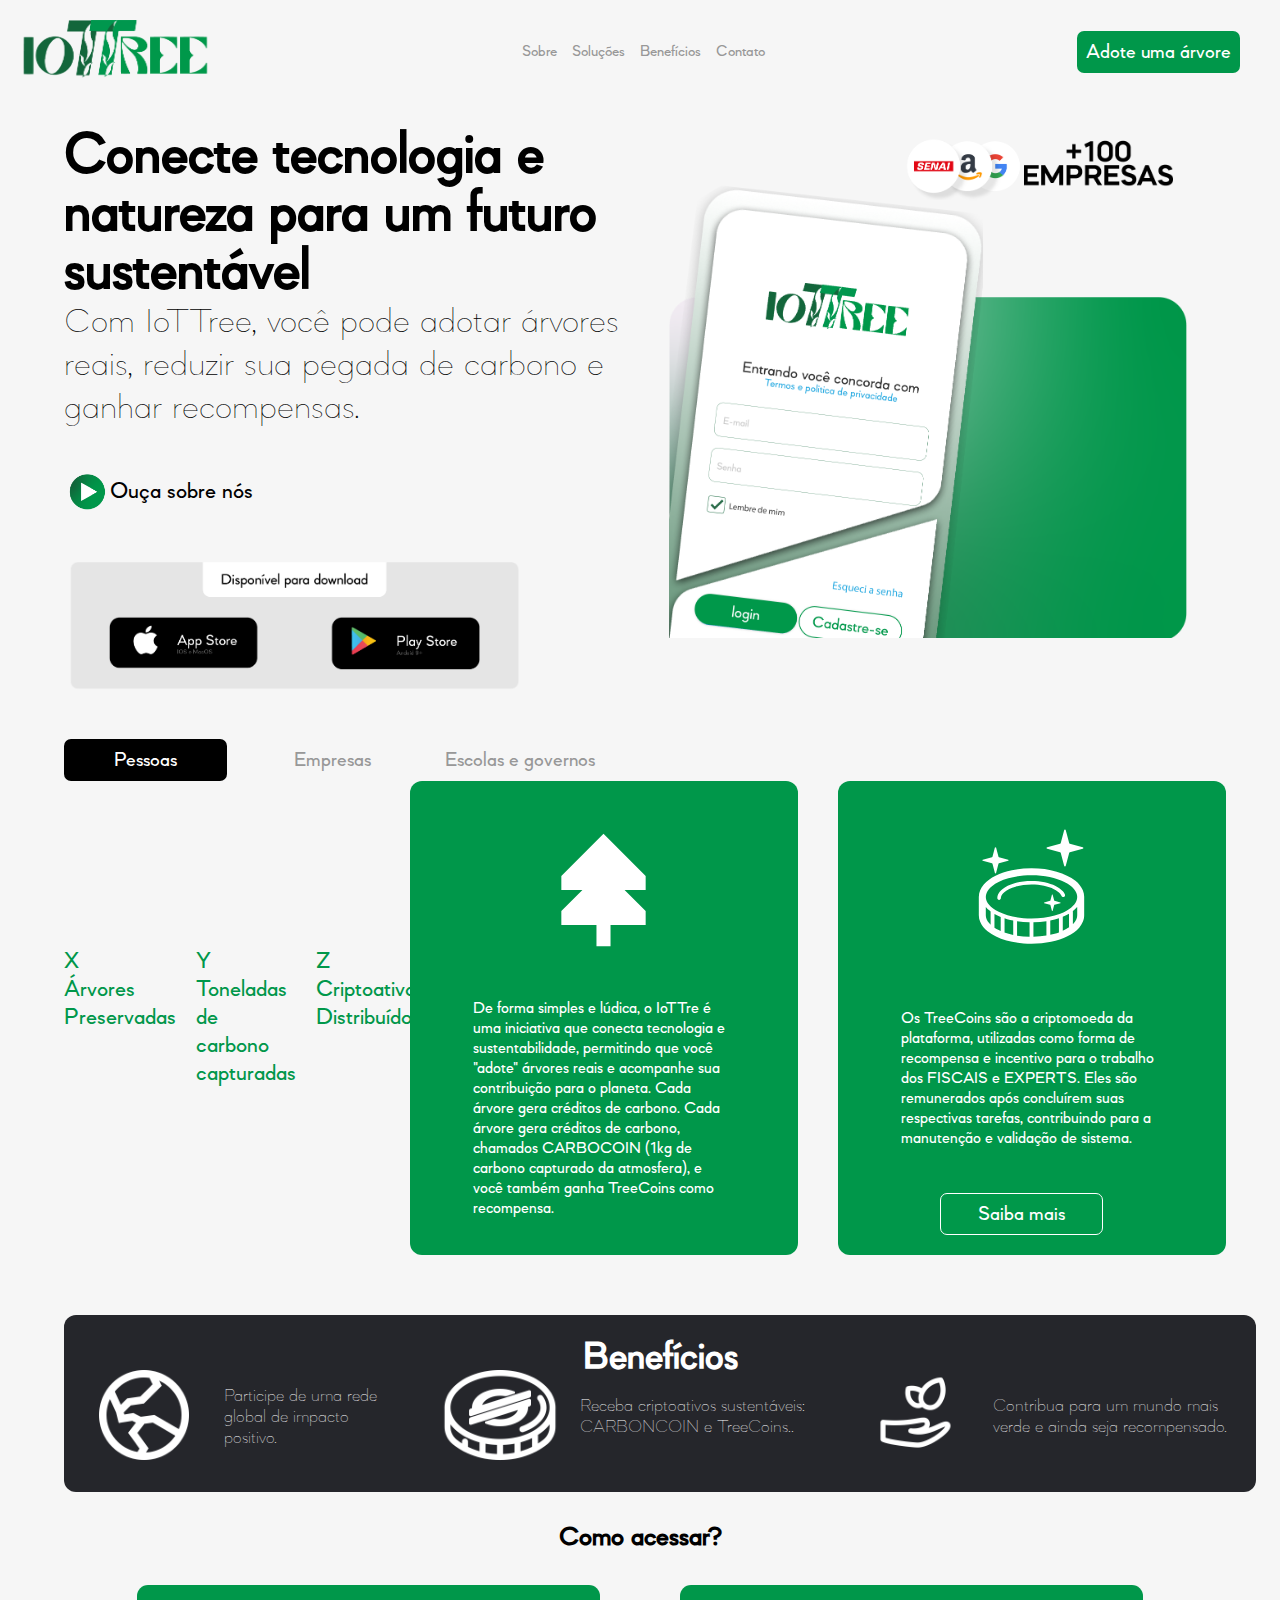
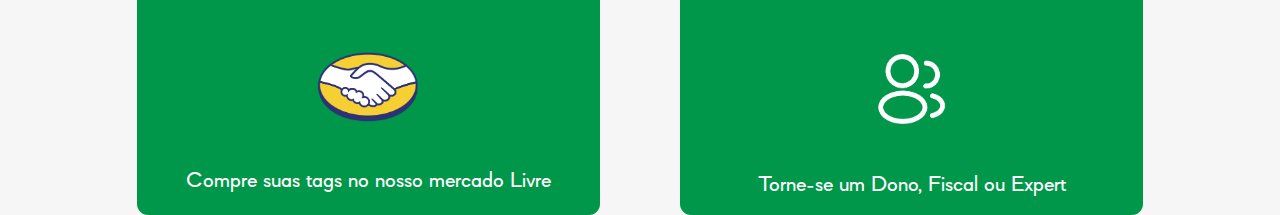
==== index.html @ dc9f0333 "Add files via upload" ====
<!DOCTYPE html>
<html lang="pt-br">

<head>
  <meta charset="UTF-8">
  <meta name="viewport" content="width=device-width, initial-scale=1.0">
  <link rel="stylesheet" href="style.css">
  <link rel="shortcut icon" href="img/favicon.ico" type="image/x-icon">
  <title>Home</title>
</head>

<body>
  <header>
    <nav>
      <ul class="nav-menu">
        <li><img src="img/05 Artboard 2 Copy 6.png" alt="Logo" class="logo"></li>
        <li class="nav-links">
          <a href="#">Sobre</a>
          <div class="dropdown">
            <a href="#">Soluções</a>
            <div class="dropdown-content">
              <a href="#">Para mim</a>
              <a href="#">Para empresas</a>
            </div>
          </div>
          <a href="#">Benefícios</a>
          <a href="#">Contato</a>
        </li>
        <li><button>Adote uma árvore</button></li>
      </ul>
    </nav>
  </header>

  <main>
    <div class="containerHero">
      <div class="direitaCont">
        <div class="textos">
          <div class="titulo">
            <h1>Conecte tecnologia e natureza para um futuro sustentável</h1>
          </div>
          <div class="paragrafo">
            <p>Com IoTTree, você pode adotar árvores reais, reduzir sua pegada de carbono e ganhar recompensas.</p>
          </div>
          <div class="imgPlayer"><img src="img/player.png" alt="">
            <p>Ouça sobre nós</p>
          </div>
          <div class="imgApps"><img src="img/apps.png" alt=""></div>
        </div>
      </div>
      <div class="esquerdaCont">
        <div class="imgHero"><img src="img/iottree-02.png" alt=""></div>
      </div>
    </div>

    <div class="containerSobre">
      <div class="botoes">
        <button class="ativo">Pessoas</button>
        <button>Empresas</button>
        <button>Escolas e governos</button>
      </div>
      <div class="contSaber">
        <div class="sobre-titulo">
          <h2 id="titulo-iottree"></h2>
          <div class="infoDizeres">
            <div class="paragrafo-info">
              <div class="dizeresInfo">
                <p>X <br> Árvores Preservadas</p>
              </div>
              <div class="dizeresInfo">
                <p>Y <br> Toneladas de carbono capturadas</p>
              </div>
              <div class="dizeresInfo">
                <p>Z <br> Criptoativos Distribuídos</p>
              </div>
            </div>
          </div>
        </div>

        <div class="cardsInfo">
          <div class="infoCard">
            <img src="img/tree.svg" alt="Imagem de árvore">
            <div class="paragrafo-card">
              <p>De forma simples e lúdica, o IoTTre é uma iniciativa que conecta tecnologia e sustentabilidade,
                permitindo que você "adote" árvores reais e acompanhe sua contribuição para o planeta. Cada árvore gera
                créditos de carbono. Cada árvore gera créditos de carbono, chamados CARBOCOIN (1kg de carbono capturado
                da atmosfera), e você também ganha TreeCoins como recompensa.</p>
            </div>
          </div>

          <div class="infoCard">
            <img src="img/tree coin.svg" alt="Imagem de TreeCoin">
            <div class="paragrafo-card">
              <p>Os TreeCoins são a criptomoeda da plataforma, utilizadas como forma de recompensa e incentivo para o
                trabalho dos FISCAIS e EXPERTS. Eles são remunerados após concluírem suas respectivas tarefas,
                contribuindo para a manutenção e validação de sistema.</p>
            </div>
            <button>Saiba mais</button>
          </div>
        </div>
      </div>
      <div class="container-beneficios">
        <div class="titulo-beneficios">
          <h4>Benefícios</h4>
        </div>
        <div class="flex-beneficios">
          <div class="beneficioSection">
            <div class="imgBeneficio"><img src="img/world-1-svgrepo-com.png" alt="img-coin"></div>
            <div class="textoBeneficio">
              <p>Participe de uma rede global de impacto positivo.</p>
            </div>
          </div>
          <div class="beneficioSection">
            <div class="imgBeneficio"><img src="img/coin-cryptocurrency-stellar-svgrepo-com.png" alt="img-coin"></div>
            <div class="textoBeneficio">
              <p>Receba criptoativos sustentáveis: CARBONCOIN e TreeCoins..</p>
            </div>
          </div>
          <div class="beneficioSection">
            <div class="imgBeneficio"><img src="img/nature-conservation-svgrepo-com.png" alt="img-coin"></div>
            <div class="textoBeneficio">
              <p>Contribua para um mundo mais verde e ainda seja recompensado.</p>
            </div>
          </div>
        </div>
      </div>
      <div class="cont-comoAcessar">
        <div class="texto-comoAcessar">
          <h3>Como acessar?</h3>
        </div>
        <div class="cardContainer">
          <div class="cards">
            <div class="card">
              <div class="imgCard"> <img src="img/ml-04.png" alt="Mercado-livre-Logo">
              </div>
              <div class="textoCard">
                <p>Compre suas tags no nosso mercado Livre</p>
              </div>
            </div>
            <div class="card">
              <div class="imgCard"><img src="img/users-04.png" alt="">
              </div>
              <div class="textoCard">
                <p>Torne-se um Dono, Fiscal ou Expert</p>
              </div>
            </div>
          </div>

        </div>



      </div>

    </div>






  </main>
</body>
<script>
  document.querySelector('.dropdown > a').addEventListener('mouseover', function () {
    this.nextElementSibling.style.display = 'flex';
  });
  document.querySelector('.dropdown').addEventListener('mouseleave', function () {
    this.querySelector('.dropdown-content').style.display = 'none';
  });
  document.querySelectorAll(".containerSobre button").forEach((button) => {
    button.addEventListener("click", function () {
      // Remove a classe 'ativo' de todos os botões
      document.querySelectorAll(".containerSobre button").forEach((btn) => {
        btn.classList.remove("ativo");
      });

      this.classList.add("ativo");
    });
  });
  document.addEventListener("DOMContentLoaded", function () {
    const titulo = document.getElementById("titulo-iottree");
    const texto = "O que é IoTTree?";
    let i = 0;
    let animado = false; // Para garantir que a animação ocorra apenas uma vez

    function escreverTexto() {
      if (i < texto.length) {
        titulo.innerHTML += texto.charAt(i);
        i++;
        setTimeout(escreverTexto, 60);
      } else {
        titulo.style.borderRight = "none";
      }
    }

    const observer = new IntersectionObserver(entries => {
      entries.forEach(entry => {
        if (entry.isIntersecting && !animado) {
          animado = true;
          titulo.innerHTML = "";
          escreverTexto();
        }
      });
    }, { threshold: 1.0 }); // Só ativa quando o elemento estiver 100% visível

    observer.observe(titulo);
  });
  // Função para criar um cookie
  function setCookie(name, value, days) {
    const expires = new Date();
    expires.setTime(expires.getTime() + (days * 24 * 60 * 60 * 1000)); // Define a expiração
    document.cookie = `${name}=${value};expires=${expires.toUTCString()};path=/`; // Define o cookie
  }

  // Função para ler um cookie
  // Função para obter o valor de um cookie pelo nome
function getCookie(name) {
    let cookieArr = document.cookie.split(';');
    for (let i = 0; i < cookieArr.length; i++) {
        let cookie = cookieArr[i].trim();
        if (cookie.indexOf(name) == 0) {
            return cookie.substring(name.length, cookie.length);
        }
    }
    return null;
}

// Verificar se o cookie existe
if (getCookie('myCookie') === null) {
    // Exibe o console.log se o cookie não existir
    window.alert("Esse site se comporta melhor em telas com mais de 1366px 1100px")
    console.log('Cookie não encontrado. Criando o cookie...');
    
    // Cria o cookie
    document.cookie = "myCookie=hasVisited; path=/; max-age=" + 60 * 60 * 24 * 30; // Cookie válido por 30 dias
} else {
    // Exibe uma mensagem caso o cookie já exista
    console.log('Cookie já existe. Não exibindo o log.');
}



</script>

</html>
---- style.css ----
/* Importando fontes */
@font-face {
    font-family: 'MazzardHLight';
    src: url('fonte/mazzard-h-light.otf') format('opentype');
    font-weight: normal;
    font-style: normal;
}

@font-face {
    font-family: 'MazzardLBold';
    src: url('fonte/mazzard-l-bold.otf') format('opentype');
    font-weight: bold;
    font-style: normal;
}

@font-face {
    font-family: 'MazzardLMedium';
    src: url('fonte/mazzard-l-medium.otf') format('opentype');
    font-weight: 100;
    font-style: normal;
}

@font-face {
    font-family: 'MazzardLThin';
    src: url('fonte/mazzard-l-thin.otf') format('opentype');
    font-weight: 100;
    font-style: normal;
}

@font-face {
    font-family: 'MazzardMBlack';
    src: url('fonte/mazzard-m-black.otf') format('opentype');
    font-weight: 900;
    font-style: normal;
}

* {
    margin: 0;
    padding: 0;
}

body {
    background-color: #F6F6F6;
    ;
}

:root {
    --verdeButton: #00974a;
    --cinza: #989898;
}


.nav-menu {
    list-style: none;
    display: flex;
    justify-content: space-between;
    align-items: center;
    margin: 20px;
}

.logo {
    width: 190px;
}

.nav-links {
    flex-grow: 1;
    display: flex;
    justify-content: center;
    gap: 15px;
    font-family: 'MazzardLMedium';
}

.paragrafo {
    font-family: 'mazzardLThin';
    display: flex;

}

.paragrafo p {
    font-size: 36px;
}

a {
    font-style: none;
    text-decoration: none;
    color: var(--cinza);
}

li>img {
    width: 190px;
}

.dropdown {
    position: relative;
}

.dropdown-content {
    position: absolute;
    top: 100%;
    left: 0;
    display: none;
    background-color: var(--verdeButton);
    padding: 10px;
    width: 100px;
    flex-direction: column;
    border-radius: 9px;
}

.dropdown-content a {
    color: white;
    transition: all 0.5s;

}

.dropdown-content a:hover {
    color: #005529;
}

a:hover {
    color: var(--verdeButton);
}

button {
    cursor: pointer;
    background-color: var(--verdeButton);
    padding: 4px;
    width: 163px;
    height: 42px;
    color: white;
    border-style: none;
    font-family: 'MazzardLMedium';
    font-size: 21px;
    border-radius: 7px;
    margin-right: 20px;
}

.containerHero {
    display: flex;
    margin: auto;
    width: 90%;
}

.direitaCont {
    width: 50%;
    display: flex;
    flex-direction: column;
    align-items: center;
    justify-content: flex-end;
}

.esquerdaCont {
    width: 50%;
}

.imgHero {
    display: flex;
    width: 100%;
    align-items: center;
    justify-content: center;
}

.imgHero img {
    width: 90%;
}

.titulo {
    font-family: 'mazzardLMedium';
}

.textos {
    margin-top: 23px;
}

.titulo h1 {
    font-size: 60px;
    line-height: 58px;
}

.paragrafo-info {
    font-family: 'mazzardLMedium';
    display: flex;
    width: 100%;
    align-items: flex-start;
    justify-content: space-between;
    gap: 20px;

}

.paragrafo-info p {
    font-size: 24px;
    color: var(--verdeButton);
}

.imgPlayer {
    width: 40%;
    display: flex;
    align-items: center;
    font-family: 'mazzardLMedium';
    margin: 40px 0px 40px 0px;
}

.imgPlayer p {
    font-size: x-large;
}

.imgPlayer img {
    width: 20%;

}

.imgApps {
    width: 100%;
}

.imgApps img {
    width: 80%;
}

.containerSobre {
    margin: auto;
    width: 90%;
}

.containerSobre button {
    background-color: rgba(255, 255, 255, 0);
    color: var(--cinza);
    transition: background-color 0.3s ease, color 0.3s ease;
}

.containerSobre button.ativo {
    background-color: black;
    color: white;
}

.containerSobre button:hover {
    background-color: var(--verdeButton);
    color: white;
}

.botoes {
    margin-top: 40px;
}

.sobre-titulo {
    width: 30%;
    font-family: 'mazzardLMedium';
    font-weight: 100 !important;
    font-size: 92px;
}

.contSaber {
    display: flex;
    flex-direction: row;
    align-items: center;
    align-content: stretch;
    justify-content: space-between;
}

.infoDizeres {
    display: flex;
}

.cardsInfo {
    display: flex;
    gap: 40px;
}

.infoCard {
    display: flex;
    flex-direction: column;
    width: 372px;
    height: 458px;
    background-color: var(--verdeButton);
    border-radius: 12px;
    justify-content: space-around;
    align-items: center;
    font-family: 'mazzardLMedium';
    padding: 8px;
    color: white;
}


.paragrafo-card {
    width: 70%;
    font-size: 17px;
    padding: 20px;
}

.infoCard img {
    width: 40%;
    margin-top: 20px;
}

.infoCard button {
    background-color: #00984A !important;
    color: white;
    border: 0.5px solid white;
}

.infoCard button:hover {
    background-color: #005529 !important;
    color: white;
    border: 0.5px solid #005529;
}

.container-beneficios {
    margin: auto;
    width: 100%;
    background-color: #25262b;
    border-radius: 12px;
    margin-top: 60px;
    padding: 20px;
}

.titulo-beneficios {
    display: flex;
    justify-content: center;
    align-items: center;
    font-family: 'mazzardLMedium';
    color: white;
    font-size: 40px;
}

.imgBeneficio img {
    width: 120px;
    /* Ajuste o tamanho conforme necessário */
}

.flex-beneficios {
    display: flex;
    margin: auto;
    width: 100%;
    height: 90px;
    gap: 17px;
    justify-content: space-evenly;
}

.beneficioSection {
    display: flex;
    align-items: center;
    gap: 20px;
    margin-bottom: 20px;
    justify-content: flex-end;
}

.textoBeneficio {
    width: 60%;
}

.textoBeneficio p {
    font-size: 18px;
    margin: 0;
    font-family: 'mazzardLThin';
    color: white;
}

.texto-comoAcessar {
    width: 30%;
    margin: auto;
    display: flex;
    justify-content: center;
    font-family: 'mazzardLMedium';
    font-size: x-large;
    margin-top: 30px;
}

.cards {
    display: flex;
    justify-content: center;
    gap: 80px;
    margin-top: 30px;
}
.card {
    background-color: var(--verdeButton);
    color: white;
    display: flex;
    flex-direction: column;
    padding: 20px;
    width: 423px;
    height: 190px;
    border-radius: 11px;
    font-family: 'mazzardLMedium';
    align-items: center; 
    transition: all 0.5s; 
}
.card p{
    font-size: 23px;
}

.imgCard {
    display: flex;
    justify-content: center;
    align-items: center;
    height: 100%; /* Certifique-se de que a altura da div .imgCard seja 100% da altura da div .card */
}

.imgCard img {
    width: 50%; /* Ajuste o tamanho conforme necessário */
    max-height: 100%; /* Ajuste o tamanho conforme necessário */
}
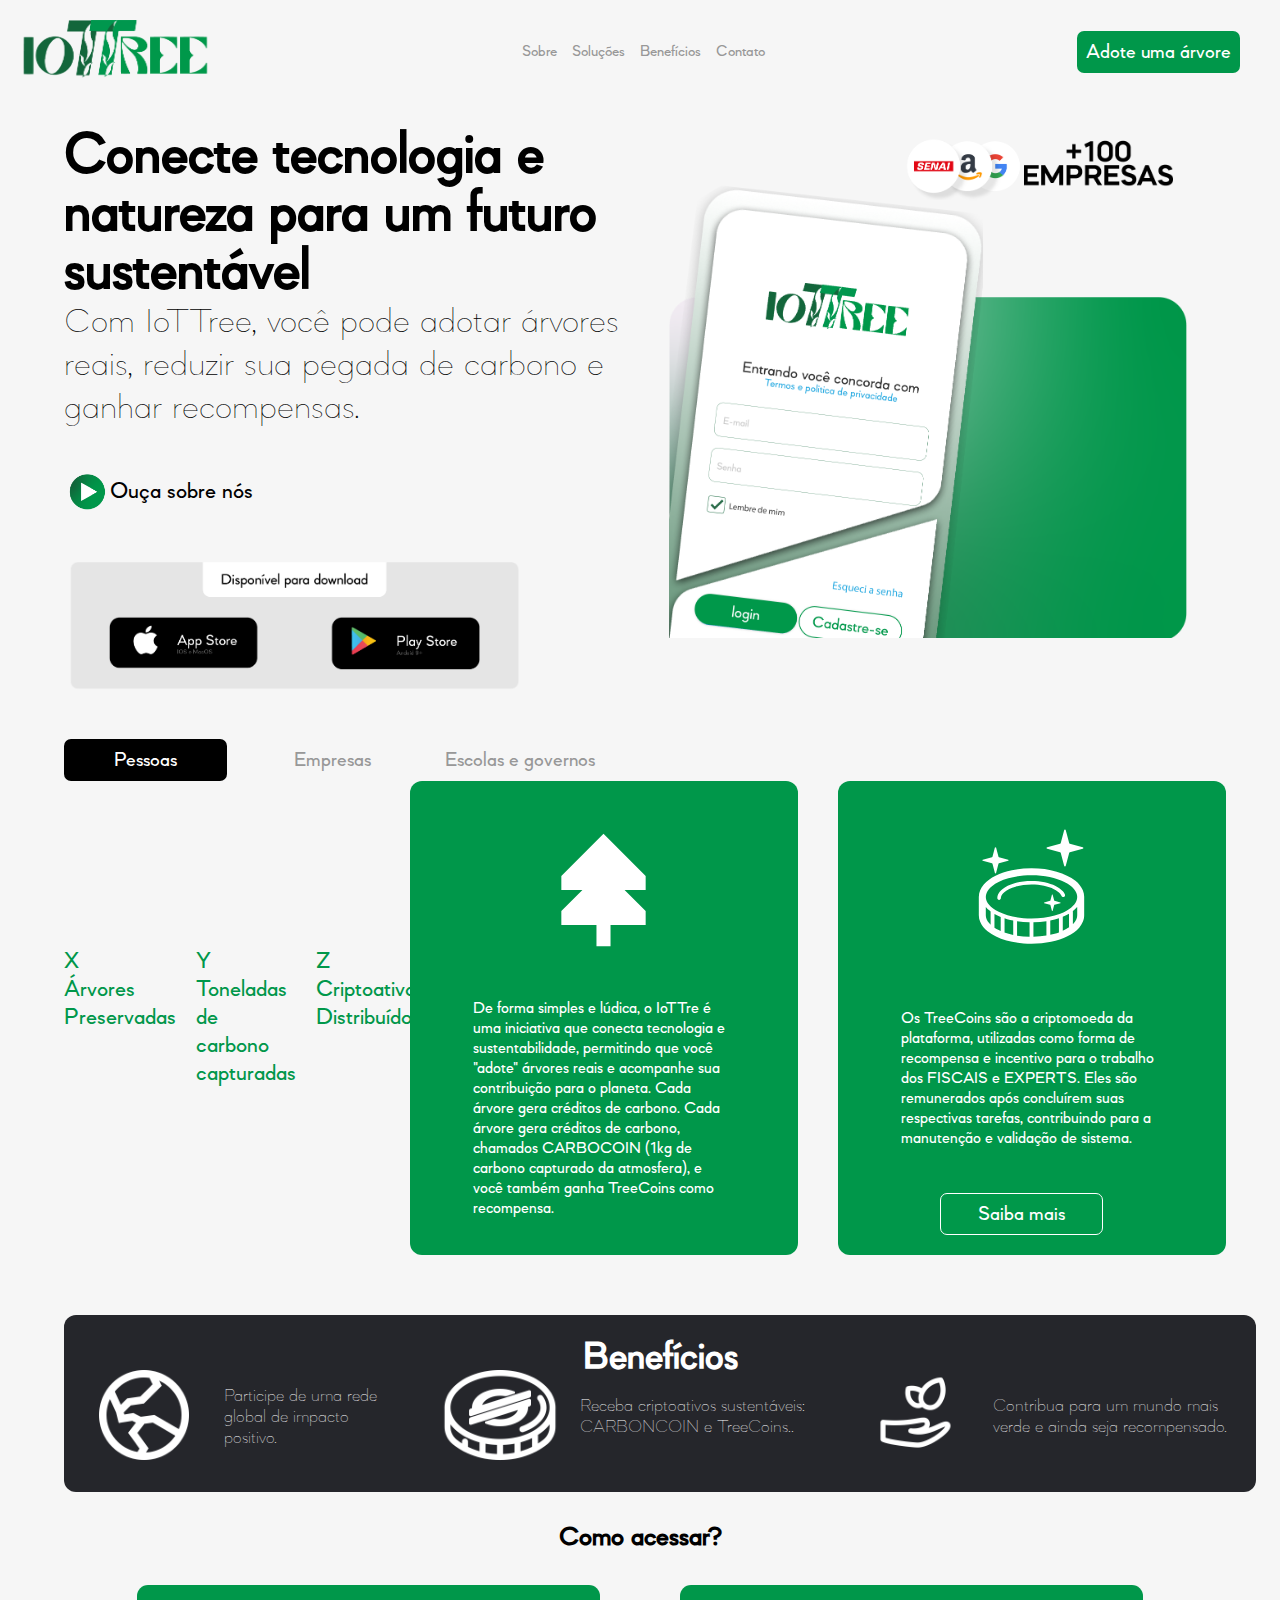
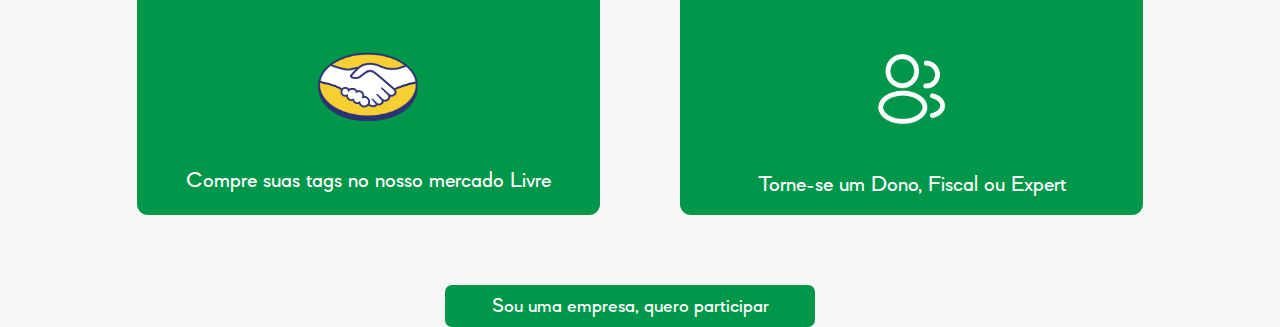
==== commit 355e2bc6: "Design Responsivo" ====
--- a/index.html
+++ b/index.html
@@ -94,7 +94,7 @@
                 trabalho dos FISCAIS e EXPERTS. Eles são remunerados após concluírem suas respectivas tarefas,
                 contribuindo para a manutenção e validação de sistema.</p>
             </div>
-            <button>Saiba mais</button>
+            <button class="btn-saibaMais">Saiba mais</button>
           </div>
         </div>
       </div>
@@ -152,6 +152,23 @@
       </div>
 
     </div>
+    <div class="btnEmpresas" style="display: flex; justify-content: center;">
+      <button style="width: 370px;">Sou uma empresa, quero participar</button>
+    </div>
+    <footer>
+      <div class="imgLogo"></div>
+      <div class="links">
+        <div class="col-1">
+
+        </div>
+        <div class="col-2">
+
+        </div>
+        <div class="col-3">
+          
+        </div>
+      </div>
+    </footer>
 
 
 
@@ -228,7 +245,7 @@
 // Verificar se o cookie existe
 if (getCookie('myCookie') === null) {
     // Exibe o console.log se o cookie não existir
-    window.alert("Esse site se comporta melhor em telas com mais de 1366px 1100px")
+    window.alert("Esse site está em construção e se comporta melhor em telas com mais de 1366px 1100px")
     console.log('Cookie não encontrado. Criando o cookie...');
     
     // Cria o cookie
@@ -242,4 +259,4 @@
 
 </script>
 
-</html>+</html>
--- a/style.css
+++ b/style.css
@@ -370,6 +370,7 @@
     gap: 80px;
     margin-top: 30px;
 }
+
 .card {
     background-color: var(--verdeButton);
     color: white;
@@ -380,10 +381,11 @@
     height: 190px;
     border-radius: 11px;
     font-family: 'mazzardLMedium';
-    align-items: center; 
-    transition: all 0.5s; 
-}
-.card p{
+    align-items: center;
+    transition: all 0.5s;
+}
+
+.card p {
     font-size: 23px;
 }
 
@@ -391,10 +393,98 @@
     display: flex;
     justify-content: center;
     align-items: center;
-    height: 100%; /* Certifique-se de que a altura da div .imgCard seja 100% da altura da div .card */
+    height: 100%;
+    /* Certifique-se de que a altura da div .imgCard seja 100% da altura da div .card */
 }
 
 .imgCard img {
-    width: 50%; /* Ajuste o tamanho conforme necessário */
-    max-height: 100%; /* Ajuste o tamanho conforme necessário */
+    width: 50%;
+    /* Ajuste o tamanho conforme necessário */
+    max-height: 100%;
+    /* Ajuste o tamanho conforme necessário */
+}
+
+.btnEmpresas {
+    display: flex;
+    justify-content: center;
+    margin-top: 70px;
+}
+
+@media (max-width: 768px) {
+    .container {
+        flex-direction: column;
+    }
+
+    .containerHero {
+        display: flex;
+        flex-direction: column;
+        margin: auto;
+        width: 90%;
+    }
+
+    .direitaCont {
+        width: 90%;
+        display: flex;
+        flex-direction: column;
+        align-items: center;
+        justify-content: flex-end;
+        margin: auto;
+    }
+    .imgHero {
+        display: none;
+        width: 100%;
+        align-items: center;
+        justify-content: center;
+    }
+
+    .infoCard {
+        width: 272px;
+        height: 358px;
+    }
+
+    .sobre-titulo {
+        width: 90%;
+        font-family: 'mazzardLMedium';
+        font-weight: 100 !important;
+        font-size: 40px;
+        display: flex;
+        gap: 20px;
+        align-items: center;
+    }
+
+    .contSaber {
+        display: flex;
+        flex-direction: column;
+        align-items: center;
+        align-content: stretch;
+        justify-content: space-between;
+    }
+
+    .paragrafo-card {
+        width: 70%;
+        font-size: 10pt;
+        padding: 10px;
+    }
+    .container-beneficios {
+        margin: auto;
+        width: 90%;
+        background-color: #25262b;
+        border-radius: 12px;
+        margin-top: 60px;
+        padding: 20px;
+    }
+    .imgBeneficio img {
+        width: 50px;
+    }
+    .textoBeneficio p {
+        font-size: 10px;
+        margin: 0;
+        font-family: 'mazzardLThin';
+        color: white;
+    }
+    .cardsInfo {
+        display: flex
+    ;
+        gap: 20px;
+    }
 }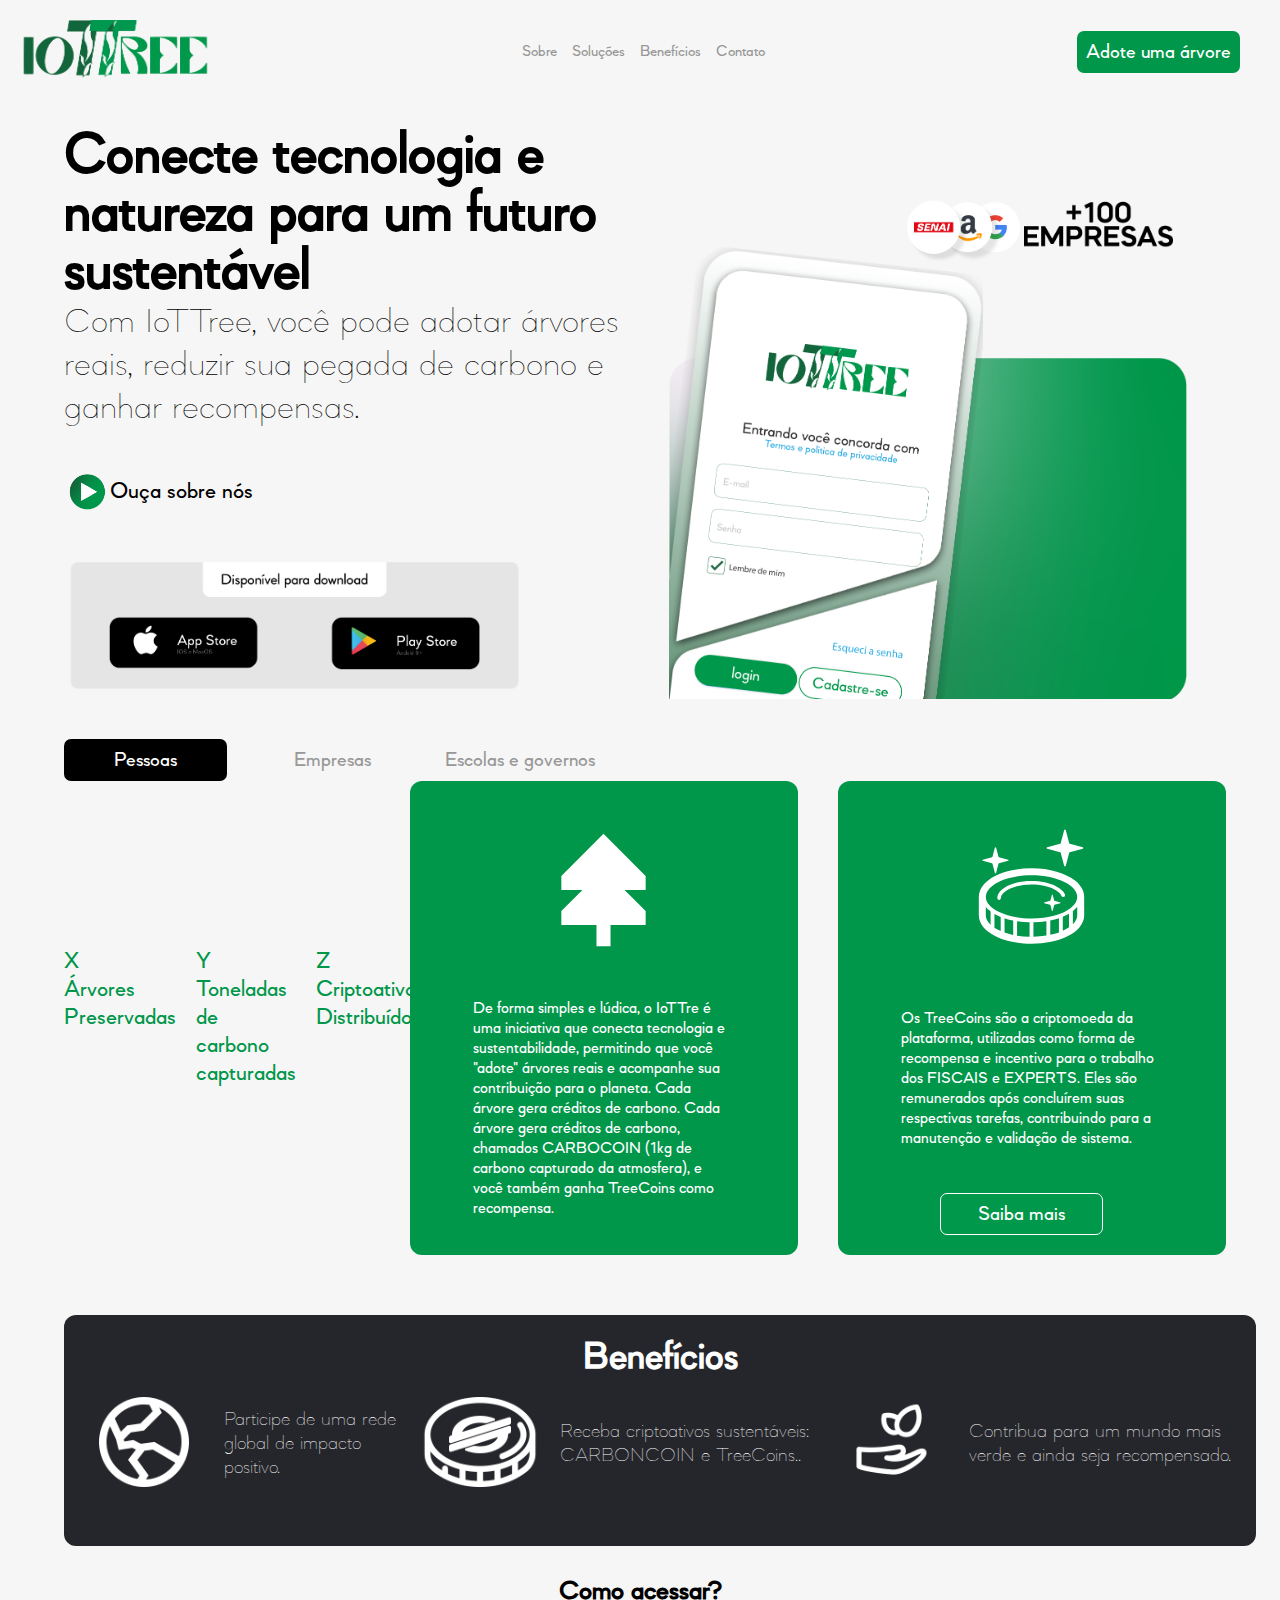
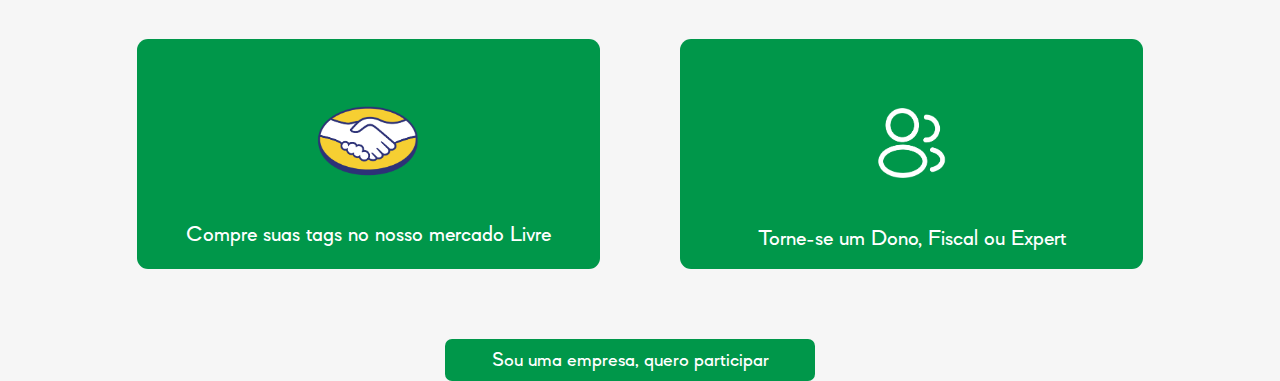
==== commit d5fca0b3: "v5 responsivo" ====
--- a/index.html
+++ b/index.html
@@ -28,6 +28,7 @@
         </li>
         <li><button>Adote uma árvore</button></li>
       </ul>
+      <button class="menu-toggle" aria-label="Abrir menu">&#9776;</button>
     </nav>
   </header>
 
@@ -49,6 +50,9 @@
       </div>
       <div class="esquerdaCont">
         <div class="imgHero"><img src="img/iottree-02.png" alt=""></div>
+      </div>
+      <div class="esquerdaCont-mobile">
+        <div class="imgHero-mobile"><img src="img/iottree-02.png" alt=""></div>
       </div>
     </div>
 
@@ -255,7 +259,9 @@
     console.log('Cookie já existe. Não exibindo o log.');
 }
 
-
+document.querySelector('.menu-toggle').addEventListener('click', function() {
+    document.querySelector('.nav-menu').classList.toggle('active');
+});
 
 </script>
 
--- a/style.css
+++ b/style.css
@@ -56,6 +56,18 @@
     justify-content: space-between;
     align-items: center;
     margin: 20px;
+}
+
+.menu-toggle {
+    background-color: var(--verdeButton);
+    display: none;
+    border: none;
+    font-size: 24px;
+    cursor: pointer;
+    color: white;
+    /* padding: 10px; */
+    border-radius: 5px;
+    /* padding: 20px; */
 }
 
 .logo {
@@ -150,7 +162,10 @@
 
 .esquerdaCont {
     width: 50%;
-}
+    display: flex;
+    align-items: flex-end;
+}
+
 
 .imgHero {
     display: flex;
@@ -161,6 +176,10 @@
 
 .imgHero img {
     width: 90%;
+}
+
+.esquerdaCont-mobile {
+    display: none;
 }
 
 .titulo {
@@ -330,7 +349,6 @@
     display: flex;
     margin: auto;
     width: 100%;
-    height: 90px;
     gap: 17px;
     justify-content: space-evenly;
 }
@@ -344,11 +362,11 @@
 }
 
 .textoBeneficio {
-    width: 60%;
+    width: 100%;
 }
 
 .textoBeneficio p {
-    font-size: 18px;
+    font-size: 20px;
     margin: 0;
     font-family: 'mazzardLThin';
     color: white;
@@ -430,6 +448,7 @@
         justify-content: flex-end;
         margin: auto;
     }
+
     .imgHero {
         display: none;
         width: 100%;
@@ -437,9 +456,15 @@
         justify-content: center;
     }
 
+    .esquerdaCont {
+        width: 50%;
+        display: flex;
+        align-items: flex-end;
+    }
+
     .infoCard {
-        width: 272px;
-        height: 358px;
+        width: 45%;
+        /* height: 358px; */
     }
 
     .sobre-titulo {
@@ -450,6 +475,7 @@
         display: flex;
         gap: 20px;
         align-items: center;
+        flex-direction: column;
     }
 
     .contSaber {
@@ -462,9 +488,10 @@
 
     .paragrafo-card {
         width: 70%;
-        font-size: 10pt;
+        font-size: 13pt;
         padding: 10px;
     }
+
     .container-beneficios {
         margin: auto;
         width: 90%;
@@ -472,19 +499,189 @@
         border-radius: 12px;
         margin-top: 60px;
         padding: 20px;
-    }
+        height: 340px;
+    }
+
     .imgBeneficio img {
         width: 50px;
     }
+
     .textoBeneficio p {
-        font-size: 10px;
+        font-size: 12pt;
         margin: 0;
         font-family: 'mazzardLThin';
         color: white;
     }
+
     .cardsInfo {
-        display: flex
-    ;
+        display: flex;
         gap: 20px;
     }
+
+    .nav-menu {
+        flex-direction: column;
+        align-items: flex-start;
+        margin: 10px;
+        display: none;
+    }
+
+    .nav-menu.active {
+        display: flex;
+    }
+
+    .nav-links {
+        flex-direction: column;
+        gap: 10px;
+        width: 100%;
+        align-items: flex-start;
+    }
+
+    .nav-links a {
+        width: 100%;
+        padding: 10px 0;
+    }
+
+    .dropdown-content {
+        position: static;
+        width: 100%;
+    }
+
+    .dropdown-content a {
+        padding: 10px 0;
+    }
+
+    .logo {
+        width: 150px;
+    }
+
+    button {
+        width: 100%;
+        margin: 10px 0;
+    }
+
+    .menu-toggle {
+        display: block;
+    }
+
+    .imgPlayer {
+        width: 55%;
+        display: flex;
+        align-items: center;
+        font-family: 'mazzardLMedium';
+        margin: 40px 0px 40px 0px;
+    }
+
+    .imgApps img {
+        width: 100%;
+    }
+
+    .paragrafo p {
+        font-size: 29px;
+    }
+}
+
+@media (max-width: 435px) {
+    .cardsInfo {
+        display: flex;
+        flex-direction: column;
+        gap: 20px;
+        align-items: center;
+    }
+
+    .infoCard {
+        width: 90%;
+        /* height: 358px; */
+    }
+
+    .cards {
+        display: flex;
+        justify-content: center;
+        gap: 30px;
+        margin-top: 30px;
+    }
+
+    .paragrafo-card {
+        width: 70%;
+        font-size: 13pt;
+        padding: 10px;
+    }
+
+    .esquerdaCont-mobile {
+        display: block;
+        width: 100%;
+    }
+
+    .imgHero-mobile {
+
+        width: 100%;
+
+    }
+
+    .imgHero-mobile img{
+        width: 100%;
+    }
+
+    .infoCard button {
+        width: 40%;
+        background-color: #00984A !important;
+        color: white;
+        border: 0.5px solid white;
+    }
+
+    .paragrafo-info {
+        margin-bottom: 20px;
+    }
+
+    .paragrafo-info p {
+        font-size: 20px;
+        color: var(--verdeButton);
+    }
+
+    .titulo-beneficios {
+        display: flex;
+        justify-content: center;
+        align-items: center;
+        font-family: 'mazzardLMedium';
+        color: white;
+        font-size: 30px;
+    }
+
+    .imgBeneficio {
+        width: 30%;
+
+    }
+
+    .imgBeneficio img {
+        width: 100%;
+    }
+
+    .flex-beneficios {
+        display: flex;
+        margin: auto;
+        width: 100%;
+        height: 90px;
+        gap: 17px;
+        justify-content: space-evenly;
+        flex-wrap: wrap;
+    }
+
+    .texto-comoAcessar {
+        width: 50%;
+        margin: auto;
+        display: flex;
+        justify-content: center;
+        font-family: 'mazzardLMedium';
+        font-size: x-large;
+        margin-top: 30px;
+    }
+
+    .textoBeneficio p {
+        font-size: 12pt;
+        margin: 0;
+        font-family: 'mazzardLThin';
+        color: white;
+    }
+
+
+
 }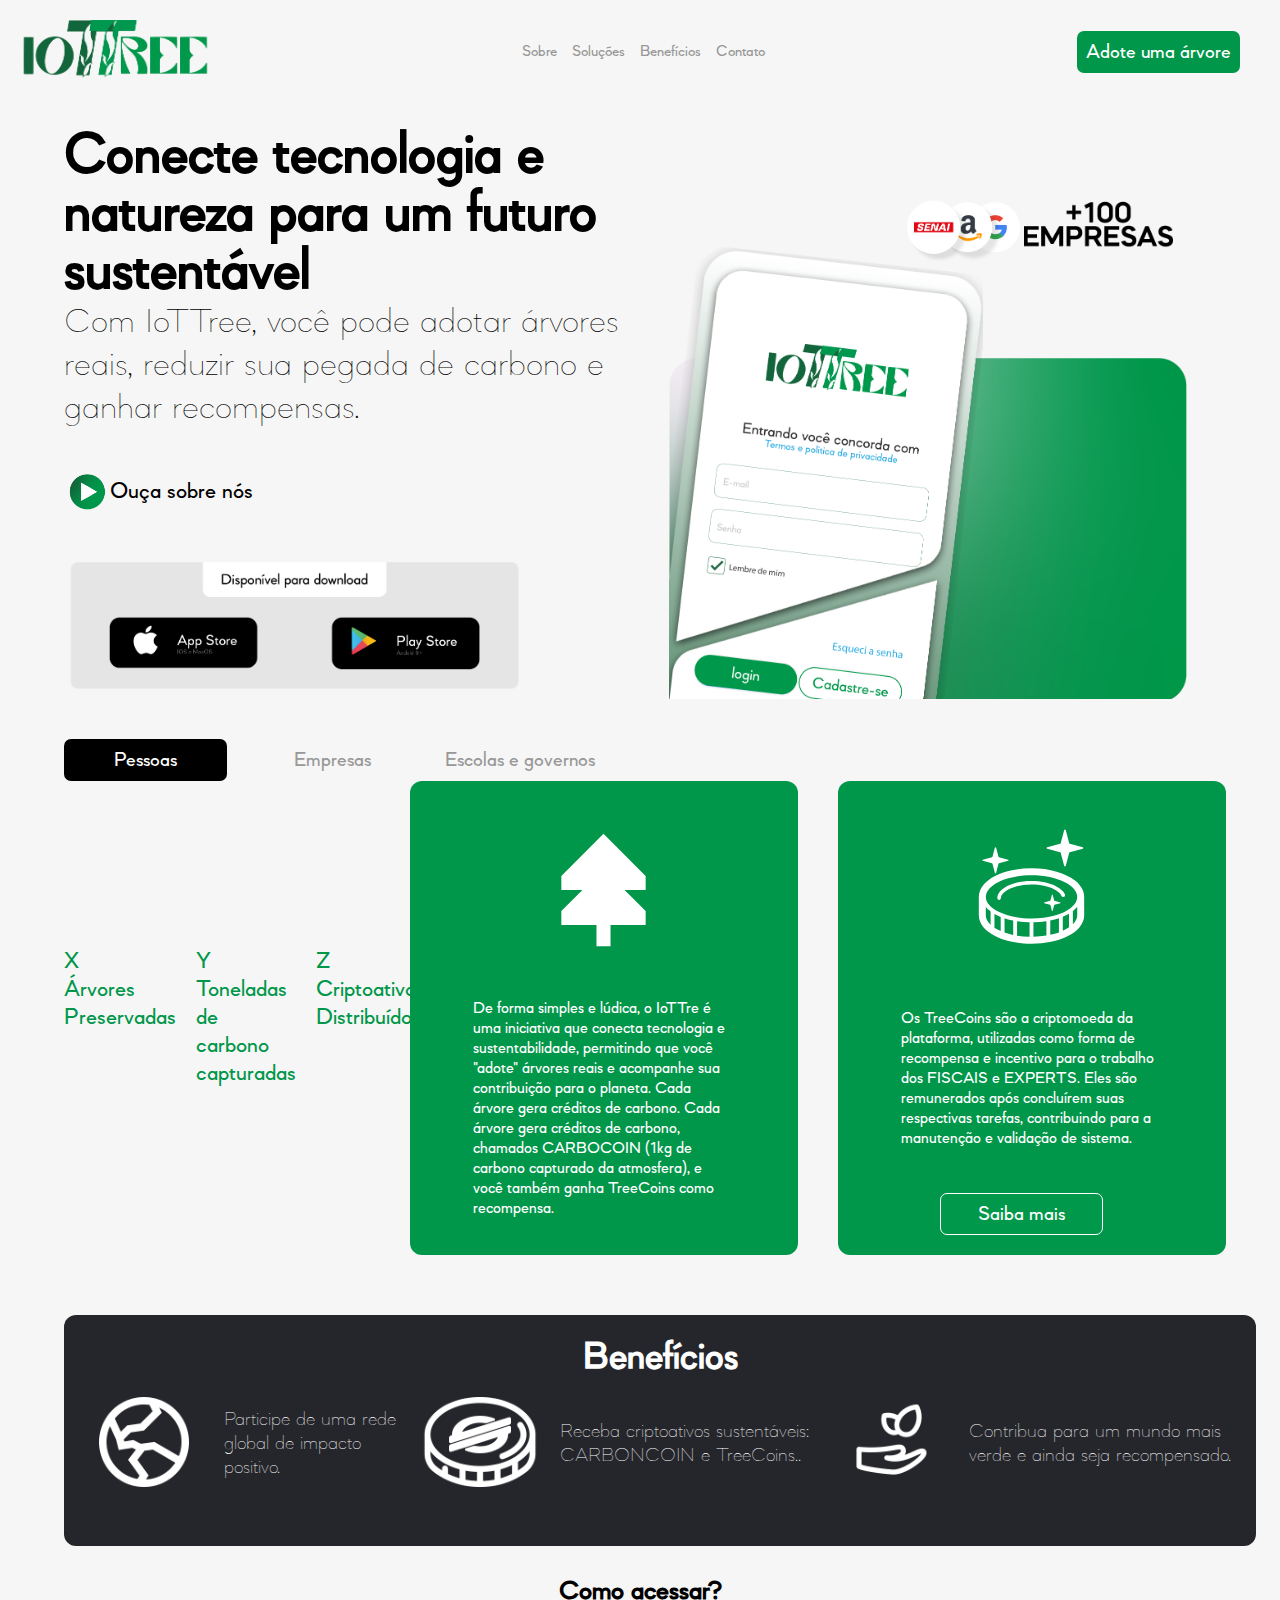
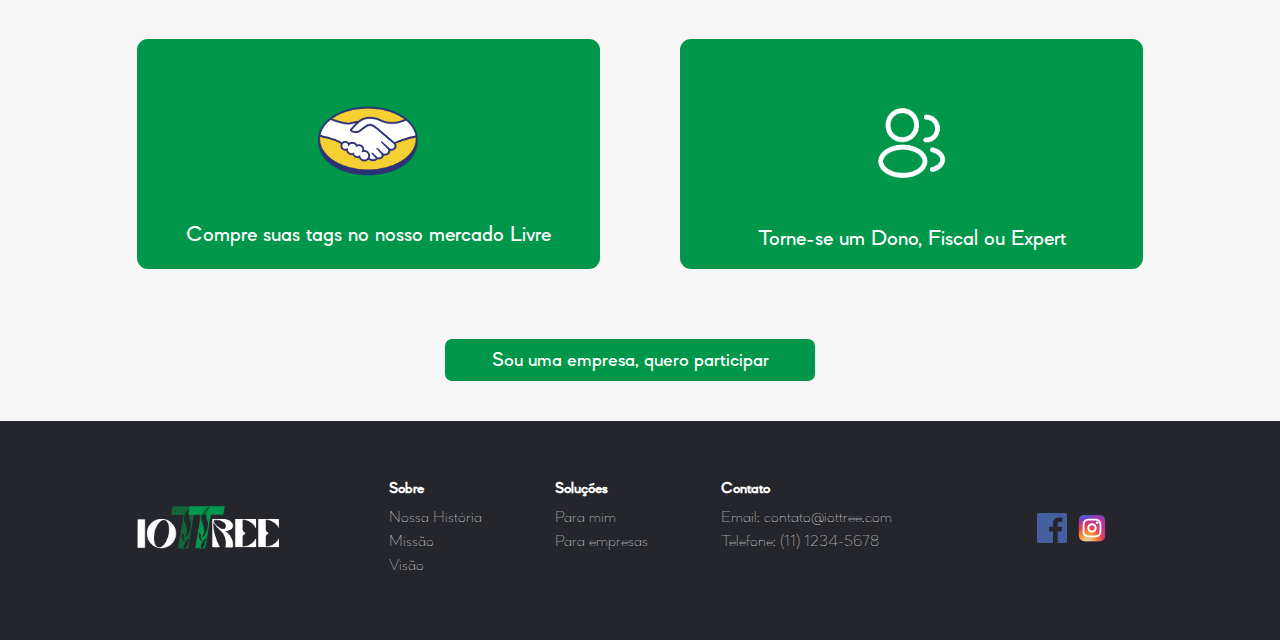
==== commit 2ac2ecfe: "Footer responsivo" ====
--- a/index.html
+++ b/index.html
@@ -45,15 +45,16 @@
           <div class="imgPlayer"><img src="img/player.png" alt="">
             <p>Ouça sobre nós</p>
           </div>
+          <div class="esquerdaCont-mobile">
+            <div class="imgHero-mobile"><img src="img/iottree-02.png" alt=""></div>
+          </div>
           <div class="imgApps"><img src="img/apps.png" alt=""></div>
         </div>
       </div>
       <div class="esquerdaCont">
         <div class="imgHero"><img src="img/iottree-02.png" alt=""></div>
       </div>
-      <div class="esquerdaCont-mobile">
-        <div class="imgHero-mobile"><img src="img/iottree-02.png" alt=""></div>
-      </div>
+
     </div>
 
     <div class="containerSobre">
@@ -160,25 +161,40 @@
       <button style="width: 370px;">Sou uma empresa, quero participar</button>
     </div>
     <footer>
-      <div class="imgLogo"></div>
-      <div class="links">
-        <div class="col-1">
-
-        </div>
-        <div class="col-2">
-
-        </div>
-        <div class="col-3">
-          
+      <div class="footer-container">
+        <div class="footer-logo">
+          <img src="img/logo branca.png" alt="Logo" class="logo">
+        </div>
+        <div class="footer-links">
+          <div class="footer-col">
+            <h4>Sobre</h4>
+            <ul>
+              <li><a href="#">Nossa História</a></li>
+              <li><a href="#">Missão</a></li>
+              <li><a href="#">Visão</a></li>
+            </ul>
+          </div>
+          <div class="footer-col">
+            <h4>Soluções</h4>
+            <ul>
+              <li><a href="#">Para mim</a></li>
+              <li><a href="#">Para empresas</a></li>
+            </ul>
+          </div>
+          <div class="footer-col">
+            <h4>Contato</h4>
+            <ul>
+              <li><a href="#">Email: contato@iottree.com</a></li>
+              <li><a href="#">Telefone: (11) 1234-5678</a></li>
+            </ul>
+          </div>
+        </div>
+        <div class="footer-social">
+          <a href="#"><img src="img/facebook-color-svgrepo-com.svg" alt="Facebook"></a>
+          <a href="#"><img src="img/instagram-1-svgrepo-com.svg" alt="Instagram"></a>
         </div>
       </div>
     </footer>
-
-
-
-
-
-
   </main>
 </body>
 <script>
@@ -235,34 +251,34 @@
 
   // Função para ler um cookie
   // Função para obter o valor de um cookie pelo nome
-function getCookie(name) {
+  function getCookie(name) {
     let cookieArr = document.cookie.split(';');
     for (let i = 0; i < cookieArr.length; i++) {
-        let cookie = cookieArr[i].trim();
-        if (cookie.indexOf(name) == 0) {
-            return cookie.substring(name.length, cookie.length);
-        }
+      let cookie = cookieArr[i].trim();
+      if (cookie.indexOf(name) == 0) {
+        return cookie.substring(name.length, cookie.length);
+      }
     }
     return null;
-}
-
-// Verificar se o cookie existe
-if (getCookie('myCookie') === null) {
+  }
+
+  // Verificar se o cookie existe
+  if (getCookie('myCookie') === null) {
     // Exibe o console.log se o cookie não existir
     window.alert("Esse site está em construção e se comporta melhor em telas com mais de 1366px 1100px")
     console.log('Cookie não encontrado. Criando o cookie...');
-    
+
     // Cria o cookie
     document.cookie = "myCookie=hasVisited; path=/; max-age=" + 60 * 60 * 24 * 30; // Cookie válido por 30 dias
-} else {
+  } else {
     // Exibe uma mensagem caso o cookie já exista
     console.log('Cookie já existe. Não exibindo o log.');
-}
-
-document.querySelector('.menu-toggle').addEventListener('click', function() {
+  }
+
+  document.querySelector('.menu-toggle').addEventListener('click', function () {
     document.querySelector('.nav-menu').classList.toggle('active');
-});
+  });
 
 </script>
 
-</html>
+</html>--- a/style.css
+++ b/style.css
@@ -264,7 +264,7 @@
     width: 30%;
     font-family: 'mazzardLMedium';
     font-weight: 100 !important;
-    font-size: 92px;
+    font-size: 80px;
 }
 
 .contSaber {
@@ -427,6 +427,76 @@
     justify-content: center;
     margin-top: 70px;
 }
+footer {
+    background-color: #25262b;
+    color: white;
+    padding: 20px 0;
+    font-family: 'mazzardLMedium';
+    margin-top: 40px;
+  }
+  
+  .footer-container {
+    display: flex;
+    flex-wrap: wrap;
+    justify-content: space-between;
+    align-items: center;
+    width: 90%;
+    margin: auto;
+  }
+  
+  .footer-logo {
+    flex: 1;
+    display: flex;
+    justify-content: center;
+  }
+  
+  .footer-links {
+    flex: 2;
+    display: flex;
+    justify-content: space-around;
+  }
+  
+  .footer-col {
+    display: flex;
+    flex-direction: column;
+  }
+  
+  .footer-col h4 {
+    margin-bottom: 10px;
+    font-family: 'MazzardLMedium';
+  }
+  
+  .footer-col ul {
+    list-style: none;
+    padding: 0;
+  }
+  
+  .footer-col ul li {
+    margin-bottom: 5px;
+  }
+  
+  .footer-col ul li a {
+    color: white;
+    text-decoration: none;
+    transition: color 0.3s;
+    font-family: 'mazzardLThin';
+  }
+  
+  .footer-col ul li a:hover {
+    color: var(--verdeButton);
+  }
+  
+  .footer-social {
+    flex: 1;
+    display: flex;
+    justify-content: center;
+    gap: 10px;
+  }
+  
+  .footer-social a img {
+    width: 30px;
+    height: 30px;
+  }
 
 @media (max-width: 768px) {
     .container {
@@ -578,6 +648,20 @@
     .paragrafo p {
         font-size: 29px;
     }
+    .footer-container {
+        flex-direction: column;
+        align-items: flex-start;
+      }
+    
+      .footer-links {
+        flex-direction: column;
+        align-items: flex-start;
+        gap: 20px;
+      }
+    
+      .footer-social {
+        margin-top: 20px;
+      }
 }
 
 @media (max-width: 435px) {
@@ -684,4 +768,4 @@
 
 
 
-}+}
